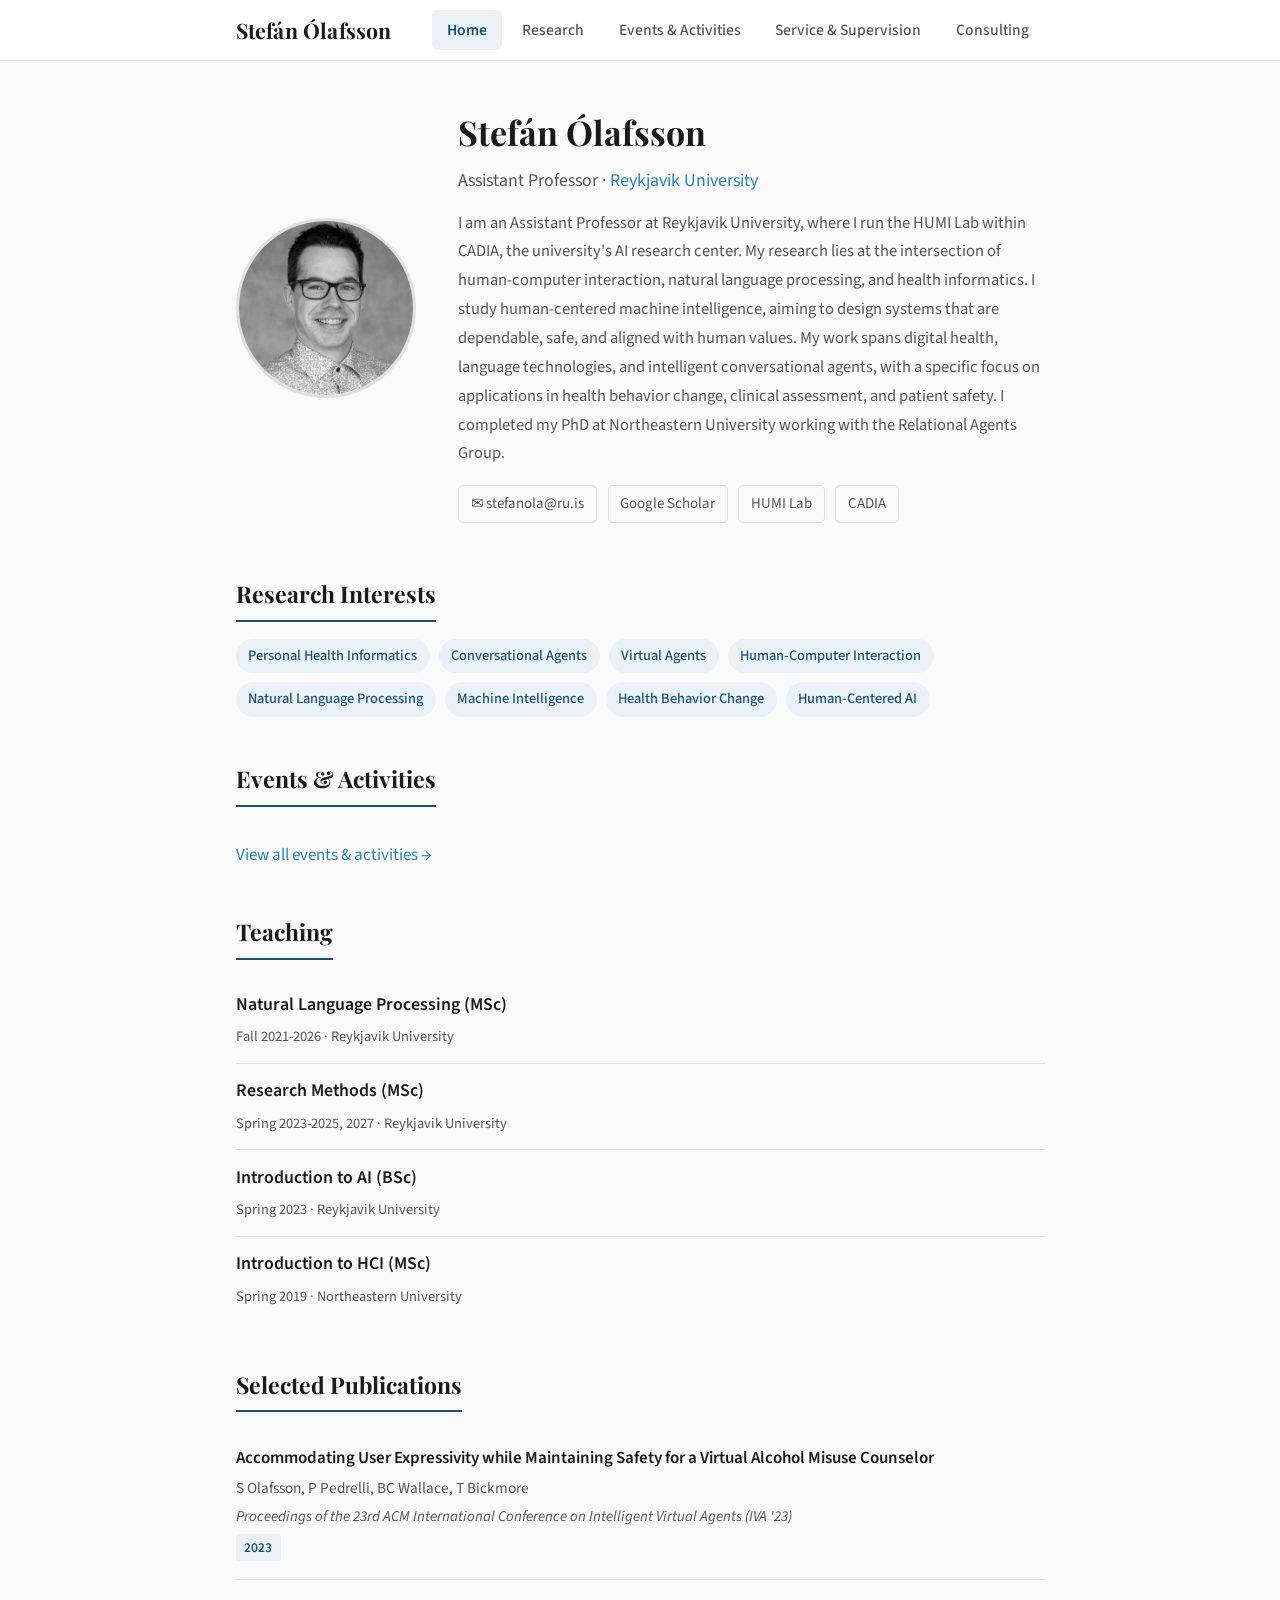
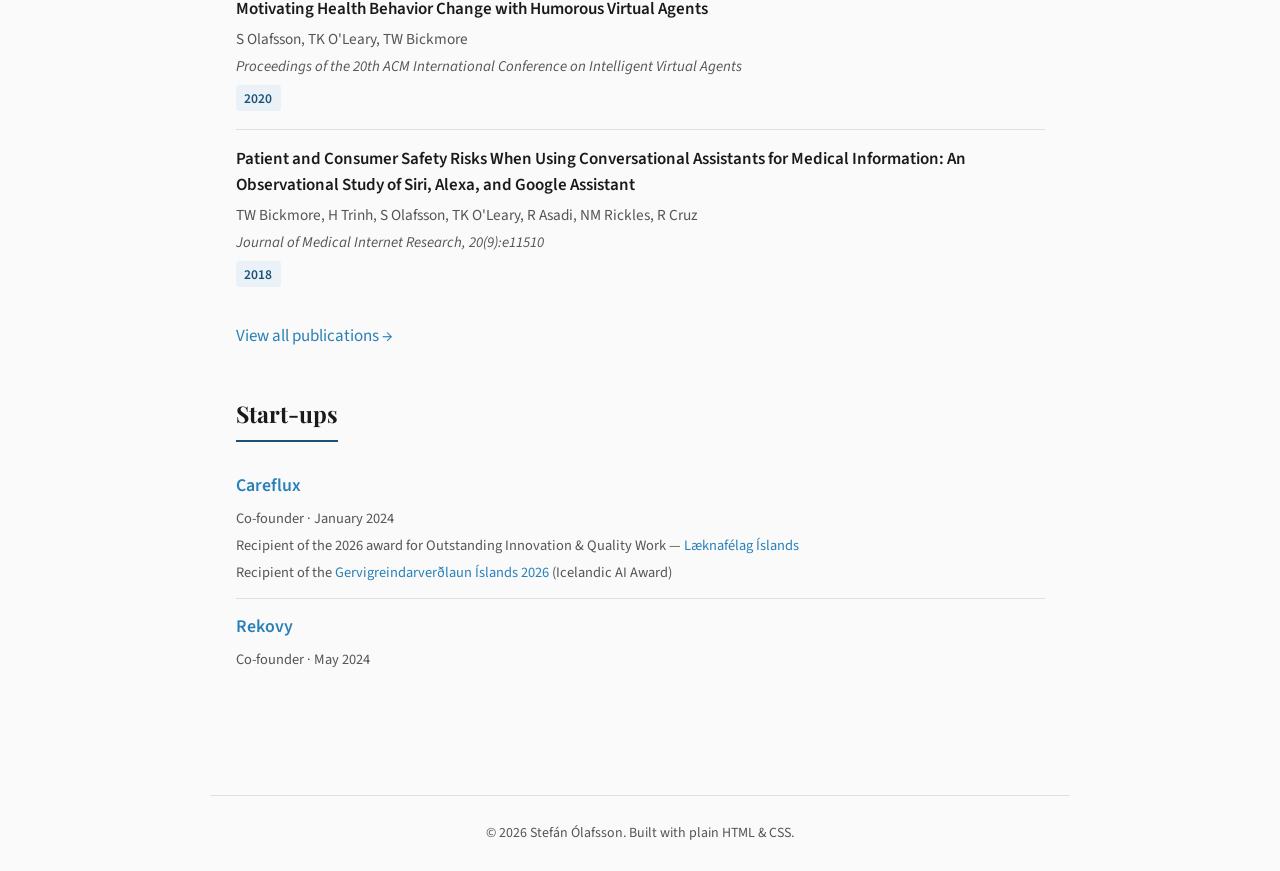
==== index.html @ e5e7ad84 "Revise homepage bio; update page status notes Rewrites the homepage bio (HUMI Lab/CADIA, research fr" ====
<!DOCTYPE html>
<html lang="en">
<head>
  <meta charset="UTF-8">
  <meta name="viewport" content="width=device-width, initial-scale=1.0">
  <title>Stefán Ólafsson — Assistant Professor, Reykjavik University</title>
  <meta name="description" content="Academic homepage of Stefan Olafsson, Assistant Professor at Reykjavik University. Research in personal health informatics, virtual agents, HCI, NLP, and machine learning.">
  <link rel="preconnect" href="https://fonts.googleapis.com">
  <link rel="preconnect" href="https://fonts.gstatic.com" crossorigin>
  <link href="https://fonts.googleapis.com/css2?family=Playfair+Display:wght@500;700&family=Source+Sans+3:wght@400;500;600;700&display=swap" rel="stylesheet">
  <link rel="stylesheet" href="style.css">
  <script defer src="data.js"></script>
  <script defer src="site.js"></script>
</head>
<body>
  <header>
    <div class="header-inner">
      <a href="index.html" class="site-name">Stefán Ólafsson</a>
      <button class="menu-toggle" aria-label="Toggle menu" onclick="document.querySelector('nav').classList.toggle('open')">&#9776;</button>
      <nav></nav>
    </div>
  </header>

  <main>
    <!-- Hero / Introduction -->
    <div class="hero">
      <div class="hero-photo">
        <img src="images/so.jpg" alt="Stefán Ólafsson" onerror="this.style.display='none'">
      </div>
      <div class="hero-text">
        <h1>Stefán Ólafsson</h1>
        <p class="subtitle">Assistant Professor &middot; <a href="https://www.ru.is" target="_blank" rel="noopener">Reykjavik University</a></p>
        <p class="bio">
          I am an Assistant Professor at Reykjavik University, where I run the HUMI Lab within CADIA, the university's AI research center. My research lies at the intersection of human-computer interaction, natural language processing, and health informatics. I study human-centered machine intelligence, aiming to design systems that are dependable, safe, and aligned with human values. My work spans digital health, language technologies, and intelligent conversational agents, with a specific focus on applications in health behavior change, clinical assessment, and patient safety. I completed my PhD at Northeastern University working with the Relational Agents Group.
        </p>
        <div class="contact-links">
          <a href="mailto:stefanola@ru.is">&#9993; stefanola@ru.is</a>
          <a href="https://scholar.google.is/citations?user=F0xHwH8AAAAJ" target="_blank" rel="noopener">Google Scholar</a>
          <a href="https://www.humi-lab.is" target="_blank" rel="noopener">HUMI Lab</a>
          <a href="https://www.cadia.is" target="_blank" rel="noopener">CADIA</a>
          <!-- Add or remove links as needed -->
          <!-- <a href="https://github.com/YOUR_USERNAME" target="_blank" rel="noopener">GitHub</a> -->
          <!-- <a href="https://www.linkedin.com/in/YOUR_PROFILE" target="_blank" rel="noopener">LinkedIn</a> -->
        </div>
      </div>
    </div>

    <!-- Research Interests -->
    <div class="section">
      <h2>Research Interests</h2>
      <div class="tags">
        <span class="tag">Personal Health Informatics</span>
        <span class="tag">Conversational Agents</span>
        <span class="tag">Virtual Agents</span>
        <span class="tag">Human-Computer Interaction</span>
        <span class="tag">Natural Language Processing</span>
        <span class="tag">Machine Intelligence</span>
        <span class="tag">Health Behavior Change</span>
        <span class="tag">Human-Centered AI</span>
      </div>
    </div>

    <!-- Events -->
    <div class="section">
      <h2>Events &amp; Activities</h2>
      <ul class="item-list" id="highlight-events" data-count="3"></ul>
      <p style="margin-top:1rem;">
        <a href="events.html">View all events &amp; activities &rarr;</a>
      </p>
    </div>

    <!-- Teaching -->
    <div class="section">
      <h2>Teaching</h2>
      <ul class="item-list">
        <li>
          <h3>Natural Language Processing (MSc)</h3>
          <p class="item-meta">Fall 2021-2026 &middot; Reykjavik University</p>
        </li>
        <li>
          <h3>Research Methods (MSc)</h3>
          <p class="item-meta">Spring 2023-2025, 2027 &middot; Reykjavik University</p>
        </li>
        <li>
          <h3>Introduction to AI (BSc)</h3>
          <p class="item-meta">Spring 2023 &middot; Reykjavik University</p>
        </li>
        <li>
        <h3>Introduction to HCI (MSc)</h3>
          <p class="item-meta">Spring 2019 &middot; Northeastern University</p>
        </li>
      </ul>
    </div>

    <!-- Selected Publications -->
    <div class="section">
      <h2>Selected Publications</h2>
      <ul class="pub-list" id="selected-publications"></ul>
      <p style="margin-top:1rem;">
        <a href="research.html">View all publications &rarr;</a>
      </p>
    </div>

    <!-- Start-ups -->
    <div class="section">
      <h2>Start-ups</h2>
      <ul class="item-list">
        <li>
          <h3><a href="https://careflux.ai" target="_blank" rel="noopener">Careflux</a></h3>
          <p class="item-meta">Co-founder &middot; January 2024</p>
          <p class="item-meta">Recipient of the 2026 award for Outstanding Innovation &amp; Quality Work &mdash; <a href="https://www.lis.is/is/um-li/frettakerfi/vidurkenningar-a-degi-laekna-2026" target="_blank" rel="noopener">L&aelig;knaf&eacute;lag &Iacute;slands</a></p>
          <p class="item-meta">Recipient of the <a href="https://www.mbl.is/vidskipti/frettir/2026/05/18/careflux_og_bara_tala_hljota_gervigreindarverdlaun_/" target="_blank" rel="noopener">Gervigreindarver&eth;laun &Iacute;slands 2026</a> (Icelandic AI Award)</p>
        </li>
        <li>
          <h3><a href="https://rekovy.com" target="_blank" rel="noopener">Rekovy</a></h3>
          <p class="item-meta">Co-founder &middot; May 2024</p>
        </li>
      </ul>
    </div>
  </main>

  <footer>
    &copy; 2026 Stefán Ólafsson. Built with plain HTML &amp; CSS.
  </footer>
</body>
</html>
---- style.css ----
:root {
  --color-bg: #fafafa;
  --color-surface: #ffffff;
  --color-text: #1a1a1a;
  --color-text-secondary: #555;
  --color-accent: #1a5276;
  --color-accent-light: #2980b9;
  --color-border: #e0e0e0;
  --color-tag-bg: #eaf2f8;
  --color-tag-text: #1a5276;
  --max-width: 860px;
  --font-body: "Source Sans 3", "Source Sans Pro", system-ui, -apple-system, sans-serif;
  --font-heading: "Playfair Display", Georgia, serif;
}

*,
*::before,
*::after {
  box-sizing: border-box;
  margin: 0;
  padding: 0;
}

html {
  font-size: 17px;
  scroll-behavior: smooth;
}

body {
  font-family: var(--font-body);
  color: var(--color-text);
  background: var(--color-bg);
  line-height: 1.7;
  -webkit-font-smoothing: antialiased;
}

a {
  color: var(--color-accent-light);
  text-decoration: none;
  transition: color 0.2s;
}

a:hover {
  color: var(--color-accent);
  text-decoration: underline;
}

/* ── Header / Navigation ── */

header {
  background: var(--color-surface);
  border-bottom: 1px solid var(--color-border);
  position: sticky;
  top: 0;
  z-index: 100;
}

.header-inner {
  max-width: var(--max-width);
  margin: 0 auto;
  padding: 0 1.5rem;
  display: flex;
  align-items: center;
  justify-content: space-between;
  height: 60px;
}

.site-name {
  font-family: var(--font-heading);
  font-size: 1.25rem;
  font-weight: 700;
  color: var(--color-text);
  letter-spacing: 0.01em;
}

.site-name:hover {
  text-decoration: none;
  color: var(--color-accent);
}

nav {
  display: flex;
  gap: 0.25rem;
}

nav a {
  padding: 0.4rem 0.9rem;
  border-radius: 6px;
  font-size: 0.92rem;
  font-weight: 500;
  color: var(--color-text-secondary);
  transition: background 0.2s, color 0.2s;
}

nav a:hover {
  background: var(--color-tag-bg);
  color: var(--color-accent);
  text-decoration: none;
}

nav a.active {
  background: var(--color-tag-bg);
  color: var(--color-accent);
  font-weight: 600;
}

.menu-toggle {
  display: none;
  background: none;
  border: none;
  font-size: 1.5rem;
  cursor: pointer;
  color: var(--color-text);
  padding: 0.25rem;
}

/* ── Main Content ── */

main {
  max-width: var(--max-width);
  margin: 0 auto;
  padding: 2.5rem 1.5rem 4rem;
}

/* ── Hero / Intro ── */

.hero {
  display: flex;
  gap: 2.5rem;
  align-items: center;
  margin-bottom: 3rem;
}

.hero-photo {
  flex-shrink: 0;
  align-self: center;
}

.hero-photo img {
  width: 180px;
  height: 180px;
  border-radius: 50%;
  object-fit: cover;
  border: 3px solid var(--color-border);
}

.hero-text h1 {
  font-family: var(--font-heading);
  font-size: 2rem;
  margin-bottom: 0.25rem;
  color: var(--color-text);
}

.hero-text .subtitle {
  font-size: 1.05rem;
  color: var(--color-text-secondary);
  margin-bottom: 0.75rem;
}

.hero-text .bio {
  font-size: 0.97rem;
  color: var(--color-text-secondary);
  line-height: 1.75;
}

.contact-links {
  display: flex;
  flex-wrap: wrap;
  gap: 0.6rem;
  margin-top: 1rem;
}

.contact-links a {
  display: inline-flex;
  align-items: center;
  gap: 0.35rem;
  font-size: 0.88rem;
  padding: 0.3rem 0.7rem;
  border: 1px solid var(--color-border);
  border-radius: 5px;
  color: var(--color-text-secondary);
  transition: border-color 0.2s, color 0.2s;
}

.contact-links a:hover {
  border-color: var(--color-accent-light);
  color: var(--color-accent);
  text-decoration: none;
}

/* ── Section Blocks ── */

.section {
  margin-bottom: 2.5rem;
}

.section h2 {
  font-family: var(--font-heading);
  font-size: 1.35rem;
  margin-bottom: 1rem;
  padding-bottom: 0.4rem;
  border-bottom: 2px solid var(--color-accent);
  display: inline-block;
}

.section h3 {
  font-size: 1.05rem;
  font-weight: 600;
  margin-bottom: 0.3rem;
}

/* ── Tags ── */

.tags {
  display: flex;
  flex-wrap: wrap;
  gap: 0.5rem;
}

.tag {
  background: var(--color-tag-bg);
  color: var(--color-tag-text);
  padding: 0.3rem 0.75rem;
  border-radius: 20px;
  font-size: 0.85rem;
  font-weight: 500;
}

/* ── Theses Filter Tabs ── */

.theses-filter {
  display: flex;
  flex-wrap: wrap;
  gap: 0.5rem;
  margin-bottom: 1.25rem;
}

.thesis-tab {
  -webkit-appearance: none;
  appearance: none;
  font-family: inherit;
  font-size: 0.85rem;
  font-weight: 500;
  padding: 0.35rem 0.9rem;
  border: 1px solid var(--color-border);
  border-radius: 20px;
  background: var(--color-surface);
  color: var(--color-text-secondary);
  cursor: pointer;
  transition: background 0.2s, color 0.2s, border-color 0.2s;
}

.thesis-tab:hover {
  border-color: var(--color-accent-light);
  color: var(--color-accent);
}

.thesis-tab.active {
  background: var(--color-accent);
  border-color: var(--color-accent);
  color: #fff;
}

/* ── List Styles ── */

.item-list {
  list-style: none;
}

.item-list li {
  padding: 0.75rem 0;
  border-bottom: 1px solid var(--color-border);
}

.item-list li:last-child {
  border-bottom: none;
}

.item-meta {
  font-size: 0.85rem;
  color: var(--color-text-secondary);
  margin-top: 0.15rem;
}

/* ── Publication List ── */

.pub-list {
  list-style: none;
  counter-reset: pub-counter;
}

.pub-list li {
  padding: 1rem 0;
  border-bottom: 1px solid var(--color-border);
}

.pub-list li:last-child {
  border-bottom: none;
}

.pub-title {
  font-weight: 600;
  font-size: 1rem;
  color: var(--color-text);
  line-height: 1.5;
}

.pub-title a {
  color: var(--color-text);
}

.pub-title a:hover {
  color: var(--color-accent-light);
}

.pub-authors {
  font-size: 0.9rem;
  color: var(--color-text-secondary);
  margin-top: 0.2rem;
}

.pub-venue {
  font-size: 0.88rem;
  color: var(--color-text-secondary);
  font-style: italic;
  margin-top: 0.15rem;
}

.pub-year {
  display: inline-block;
  font-size: 0.8rem;
  font-weight: 600;
  color: var(--color-accent);
  background: var(--color-tag-bg);
  padding: 0.1rem 0.5rem;
  border-radius: 3px;
  margin-top: 0.3rem;
}

/* ── Consulting Cards ── */

.card-grid {
  display: grid;
  grid-template-columns: repeat(auto-fill, minmax(260px, 1fr));
  gap: 1.25rem;
}

.card {
  background: var(--color-surface);
  border: 1px solid var(--color-border);
  border-radius: 10px;
  padding: 1.5rem;
  transition: box-shadow 0.2s, border-color 0.2s;
}

.card:hover {
  box-shadow: 0 4px 16px rgba(0, 0, 0, 0.06);
  border-color: var(--color-accent-light);
}

.card h3 {
  font-family: var(--font-heading);
  font-size: 1.1rem;
  margin-bottom: 0.5rem;
  color: var(--color-accent);
}

.card p {
  font-size: 0.93rem;
  color: var(--color-text-secondary);
  line-height: 1.65;
}

/* ── CTA Button ── */

.cta-section {
  text-align: center;
  margin-top: 2.5rem;
  padding: 2rem;
  background: var(--color-tag-bg);
  border-radius: 10px;
}

.cta-section p {
  font-size: 1rem;
  color: var(--color-text-secondary);
  margin-bottom: 1rem;
}

.btn {
  display: inline-block;
  padding: 0.65rem 1.5rem;
  background: var(--color-accent);
  color: #fff;
  border-radius: 6px;
  font-weight: 600;
  font-size: 0.95rem;
  transition: background 0.2s;
}

.btn:hover {
  background: var(--color-accent-light);
  color: #fff;
  text-decoration: none;
}


/* ── Footer ── */

footer {
  max-width: var(--max-width);
  margin: 0 auto;
  padding: 1.5rem;
  text-align: center;
  font-size: 0.82rem;
  color: var(--color-text-secondary);
  border-top: 1px solid var(--color-border);
}

/* ── Responsive ── */

@media (max-width: 640px) {
  html {
    font-size: 16px;
  }

  .hero {
    flex-direction: column;
    align-items: center;
    text-align: center;
  }

  .hero-photo img {
    width: 140px;
    height: 140px;
  }

  .contact-links {
    justify-content: center;
  }

  .tags {
    justify-content: center;
  }

  .header-inner {
    position: relative;
  }

  .menu-toggle {
    display: block;
  }

  nav {
    display: none;
    position: absolute;
    top: 60px;
    left: 0;
    right: 0;
    background: var(--color-surface);
    flex-direction: column;
    padding: 0.5rem 1rem 1rem;
    border-bottom: 1px solid var(--color-border);
    box-shadow: 0 4px 12px rgba(0, 0, 0, 0.05);
  }

  nav.open {
    display: flex;
  }

  .card-grid {
    grid-template-columns: 1fr;
  }
}
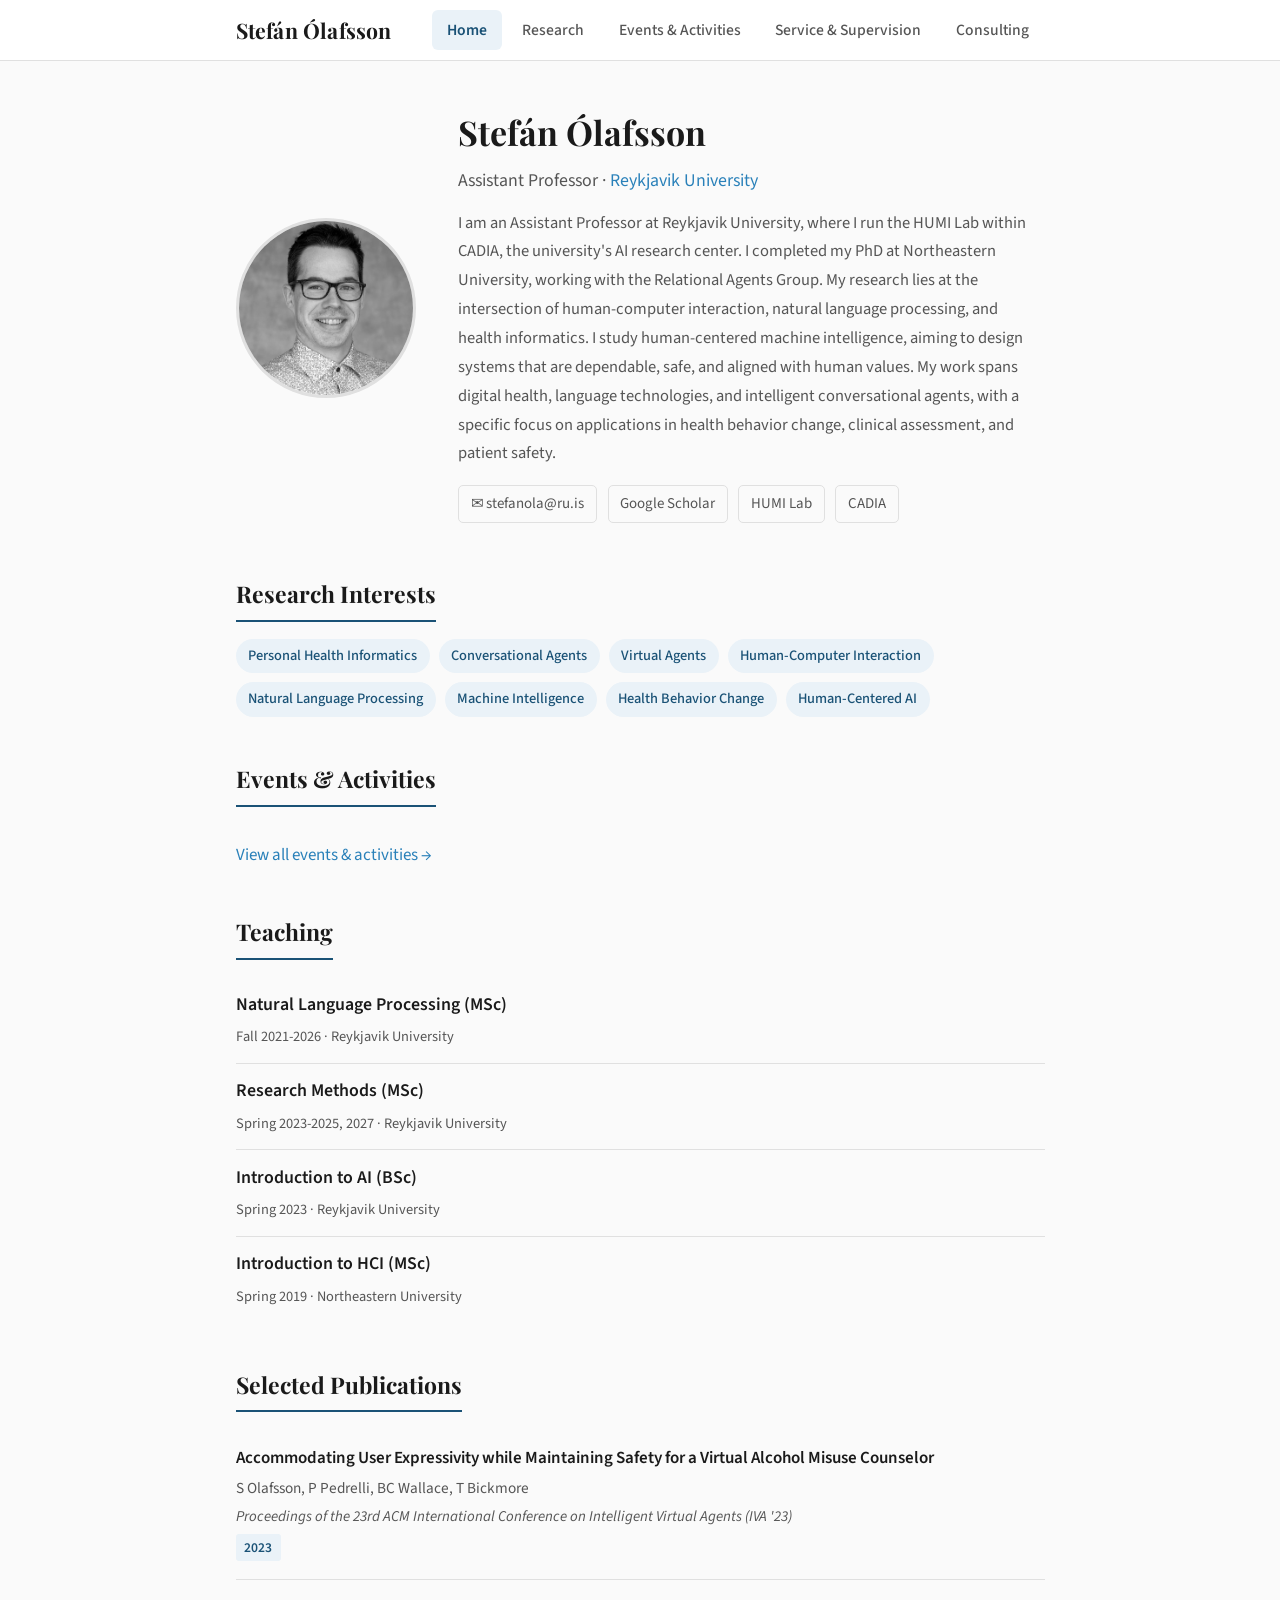
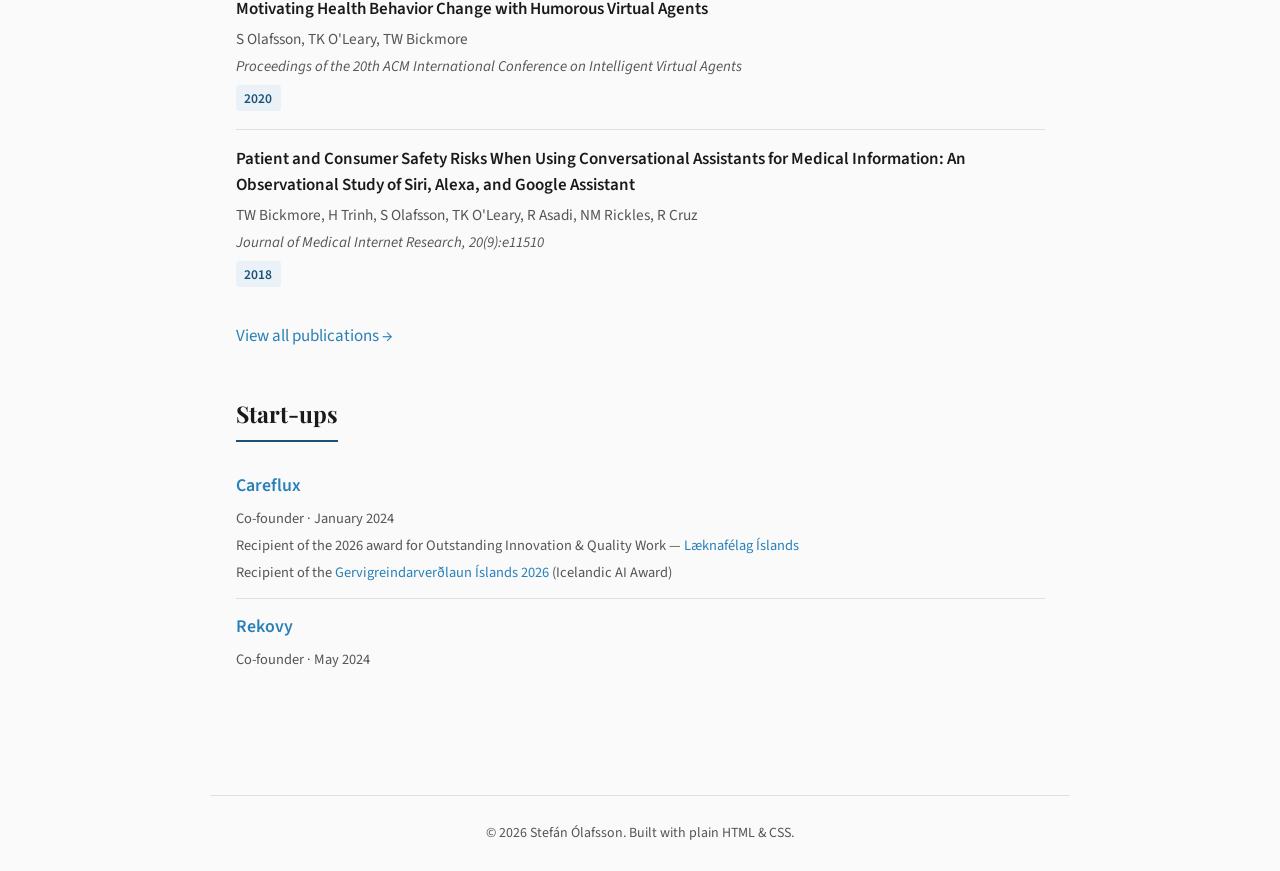
==== commit 17fce913: "Reorder homepage bio: move PhD sentence up after lab intro Co-Authored-By: Claude Opus 4.8 (1M conte" ====
--- a/index.html
+++ b/index.html
@@ -31,7 +31,7 @@
         <h1>Stefán Ólafsson</h1>
         <p class="subtitle">Assistant Professor &middot; <a href="https://www.ru.is" target="_blank" rel="noopener">Reykjavik University</a></p>
         <p class="bio">
-          I am an Assistant Professor at Reykjavik University, where I run the HUMI Lab within CADIA, the university's AI research center. My research lies at the intersection of human-computer interaction, natural language processing, and health informatics. I study human-centered machine intelligence, aiming to design systems that are dependable, safe, and aligned with human values. My work spans digital health, language technologies, and intelligent conversational agents, with a specific focus on applications in health behavior change, clinical assessment, and patient safety. I completed my PhD at Northeastern University working with the Relational Agents Group.
+          I am an Assistant Professor at Reykjavik University, where I run the HUMI Lab within CADIA, the university's AI research center. I completed my PhD at Northeastern University, working with the Relational Agents Group. My research lies at the intersection of human-computer interaction, natural language processing, and health informatics. I study human-centered machine intelligence, aiming to design systems that are dependable, safe, and aligned with human values. My work spans digital health, language technologies, and intelligent conversational agents, with a specific focus on applications in health behavior change, clinical assessment, and patient safety.
         </p>
         <div class="contact-links">
           <a href="mailto:stefanola@ru.is">&#9993; stefanola@ru.is</a>
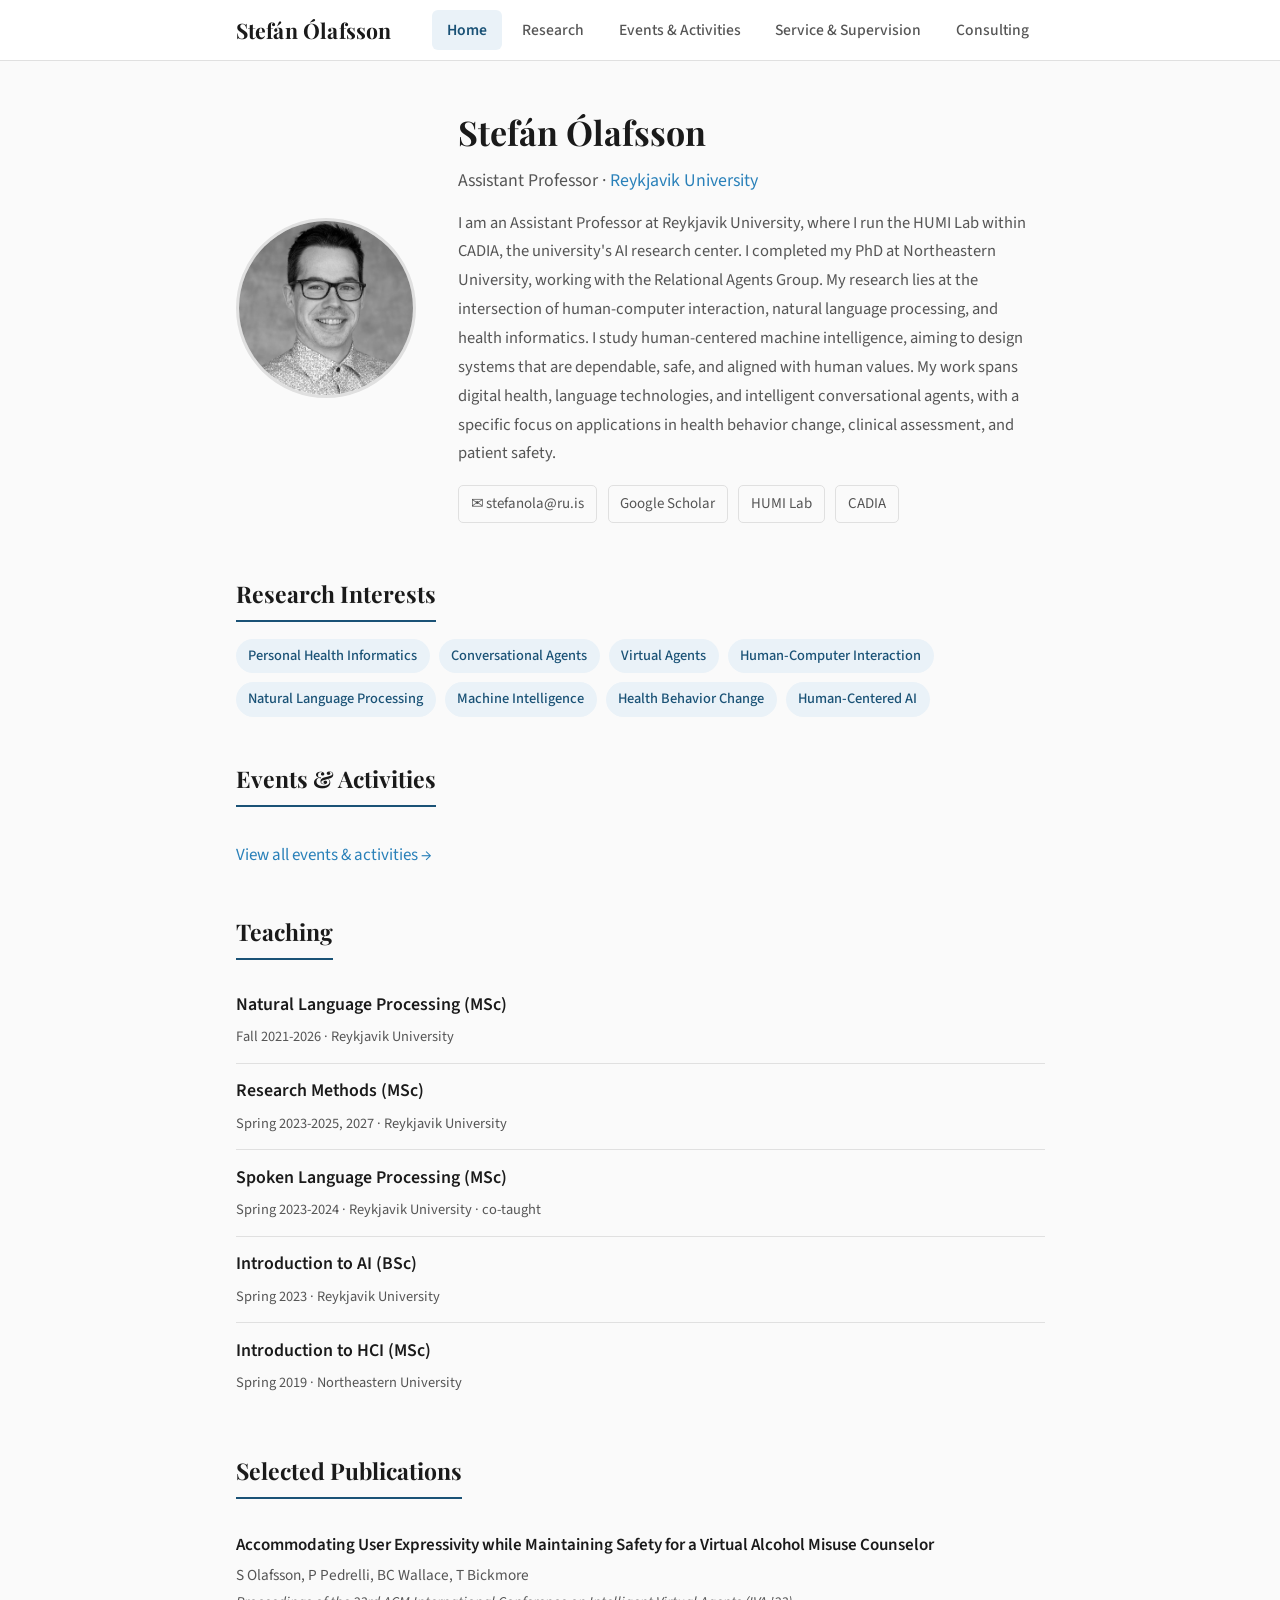
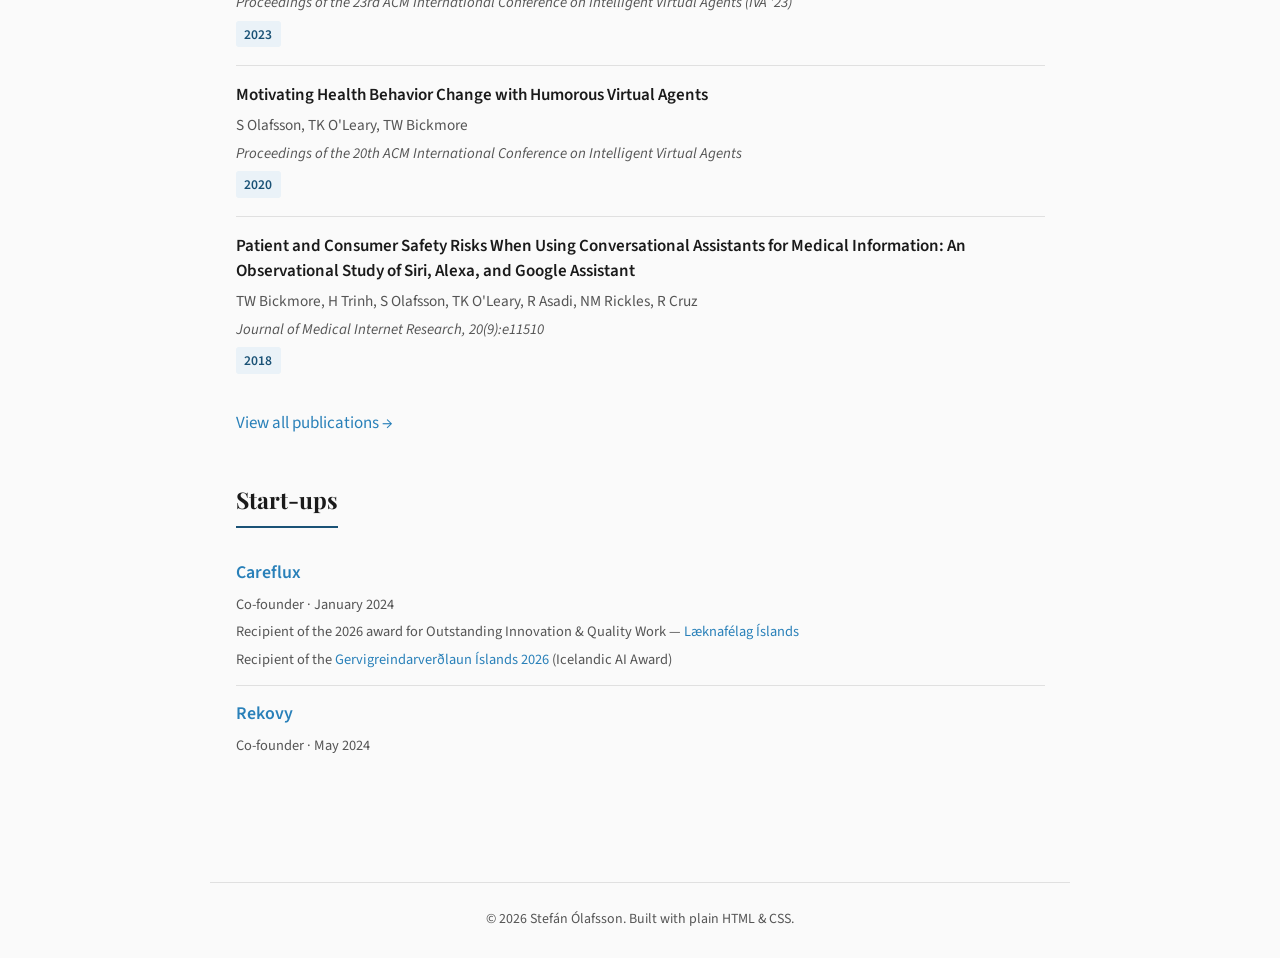
==== commit 3b0f490c: "Add Spoken Language Processing (co-taught) to teaching Co-Authored-By: Claude Opus 4.8 (1M context) " ====
--- a/index.html
+++ b/index.html
@@ -82,6 +82,10 @@
           <p class="item-meta">Spring 2023-2025, 2027 &middot; Reykjavik University</p>
         </li>
         <li>
+          <h3>Spoken Language Processing (MSc)</h3>
+          <p class="item-meta">Spring 2023-2024 &middot; Reykjavik University &middot; co-taught</p>
+        </li>
+        <li>
           <h3>Introduction to AI (BSc)</h3>
           <p class="item-meta">Spring 2023 &middot; Reykjavik University</p>
         </li>
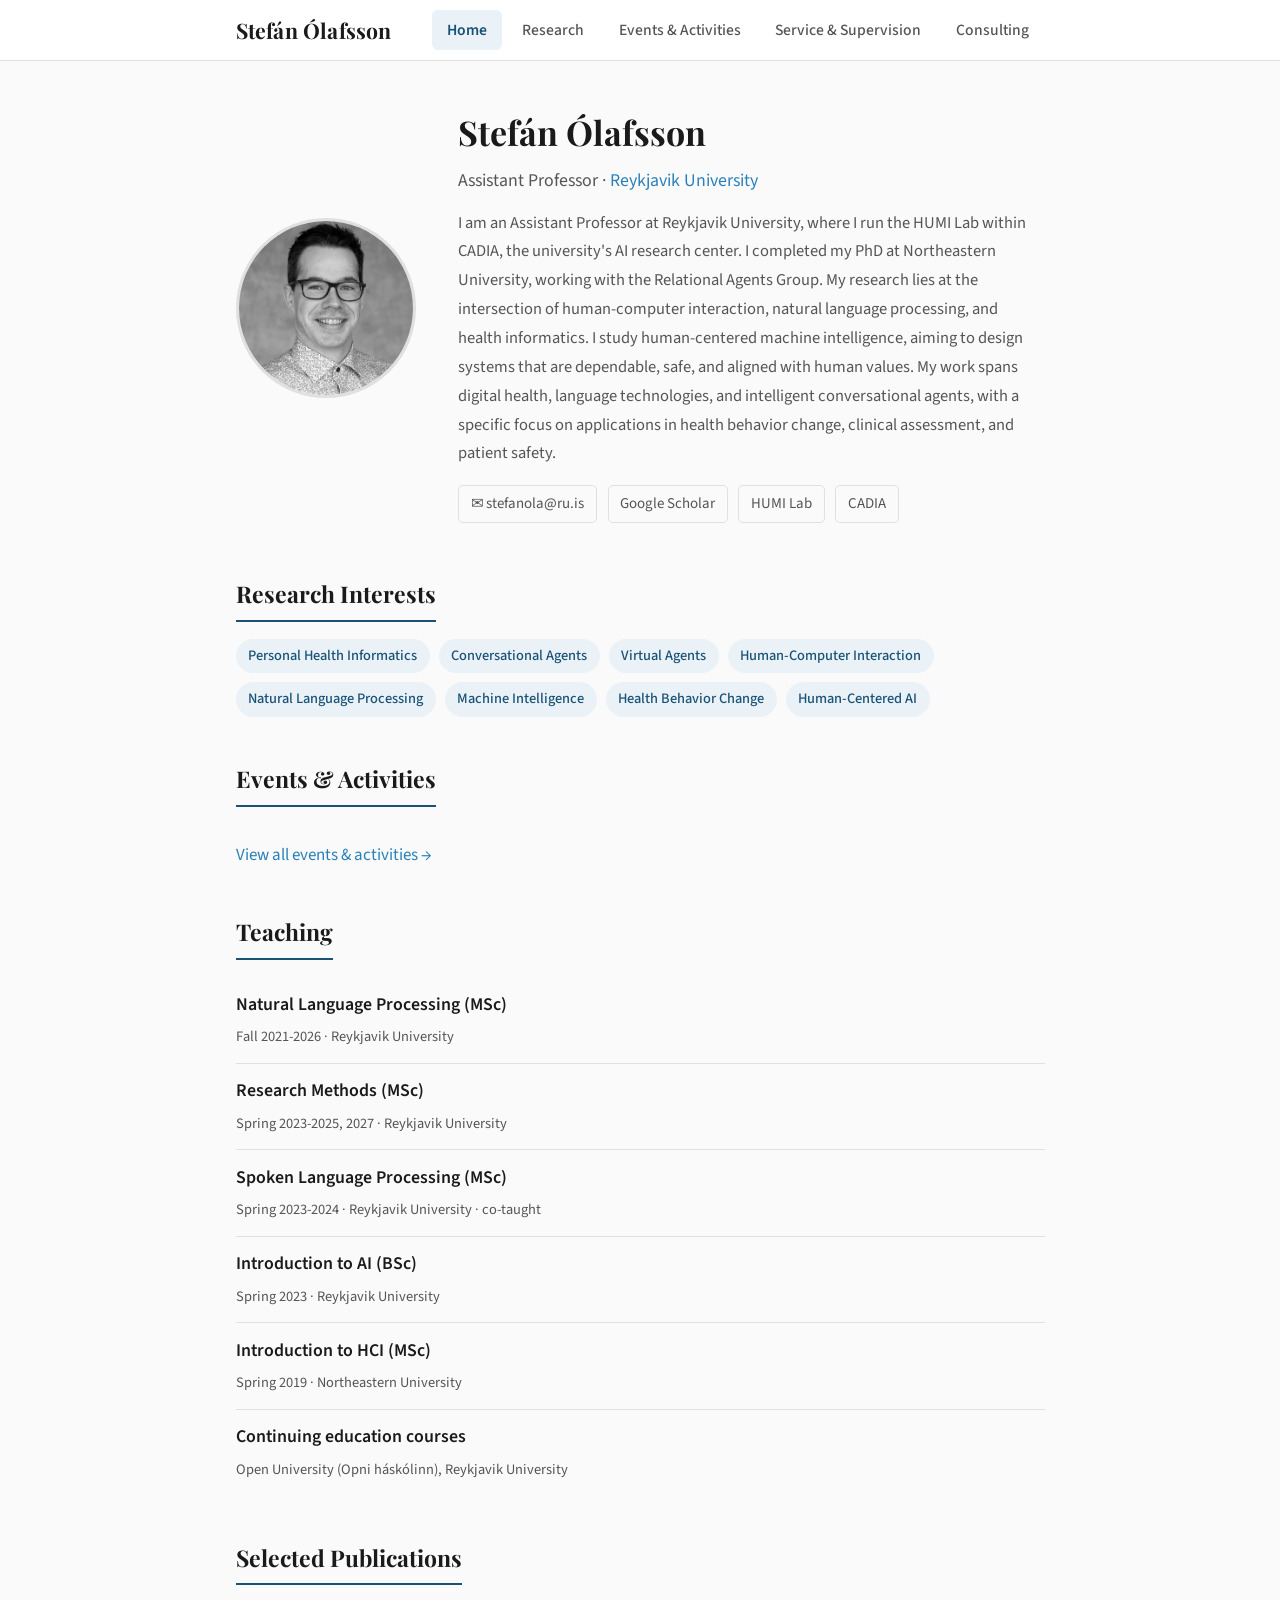
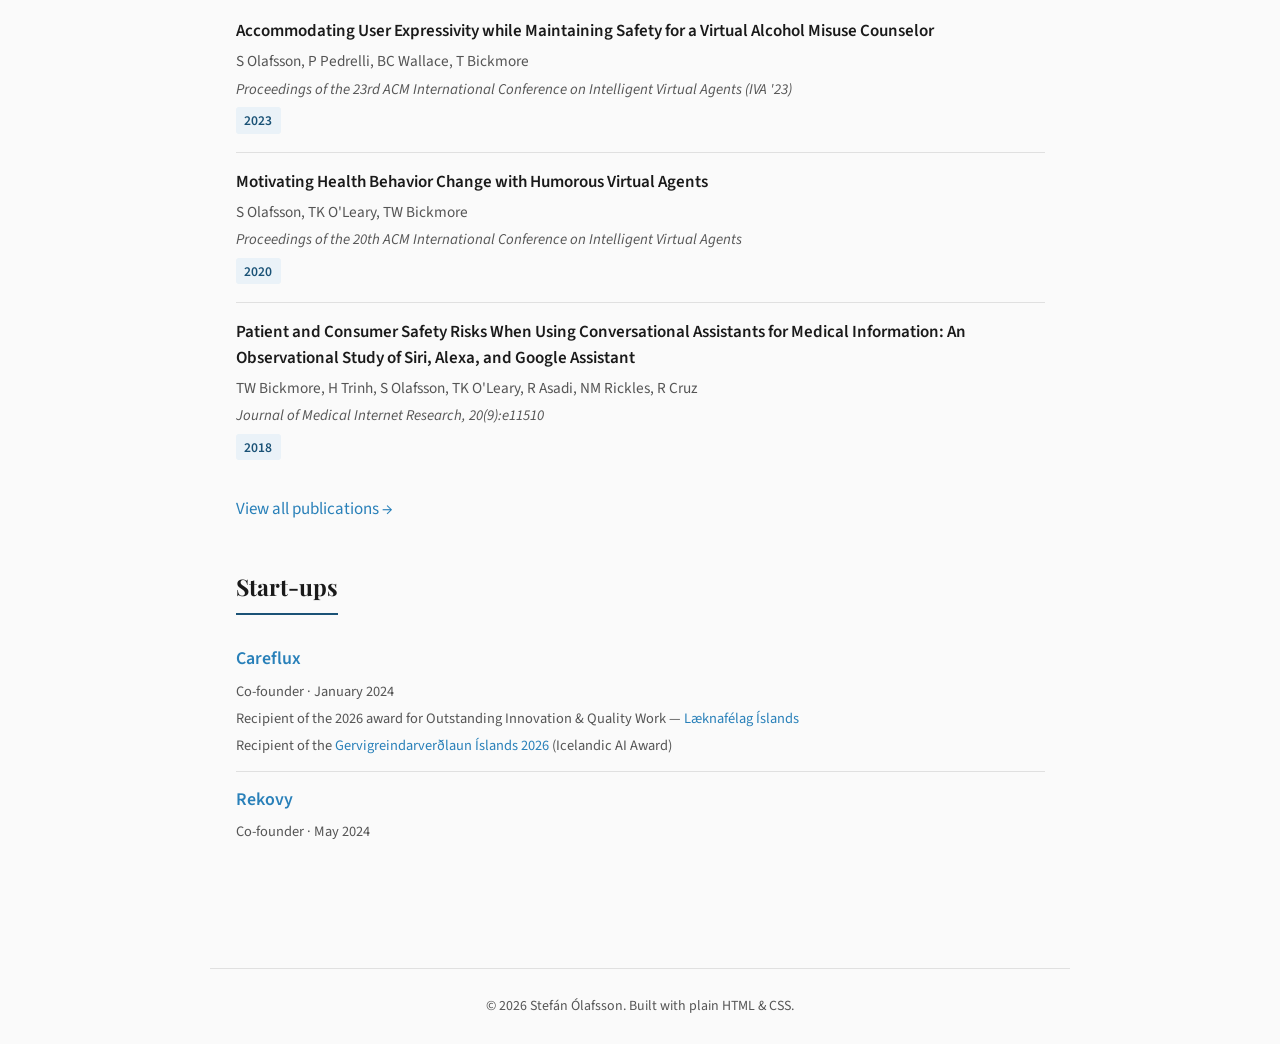
==== commit a7fffecf: "Add Open University continuing-education teaching summary Co-Authored-By: Claude Opus 4.8 (1M contex" ====
--- a/index.html
+++ b/index.html
@@ -93,6 +93,10 @@
         <h3>Introduction to HCI (MSc)</h3>
           <p class="item-meta">Spring 2019 &middot; Northeastern University</p>
         </li>
+        <li>
+          <h3>Continuing education courses</h3>
+          <p class="item-meta">Open University (Opni h&aacute;sk&oacute;linn), Reykjavik University</p>
+        </li>
       </ul>
     </div>
 
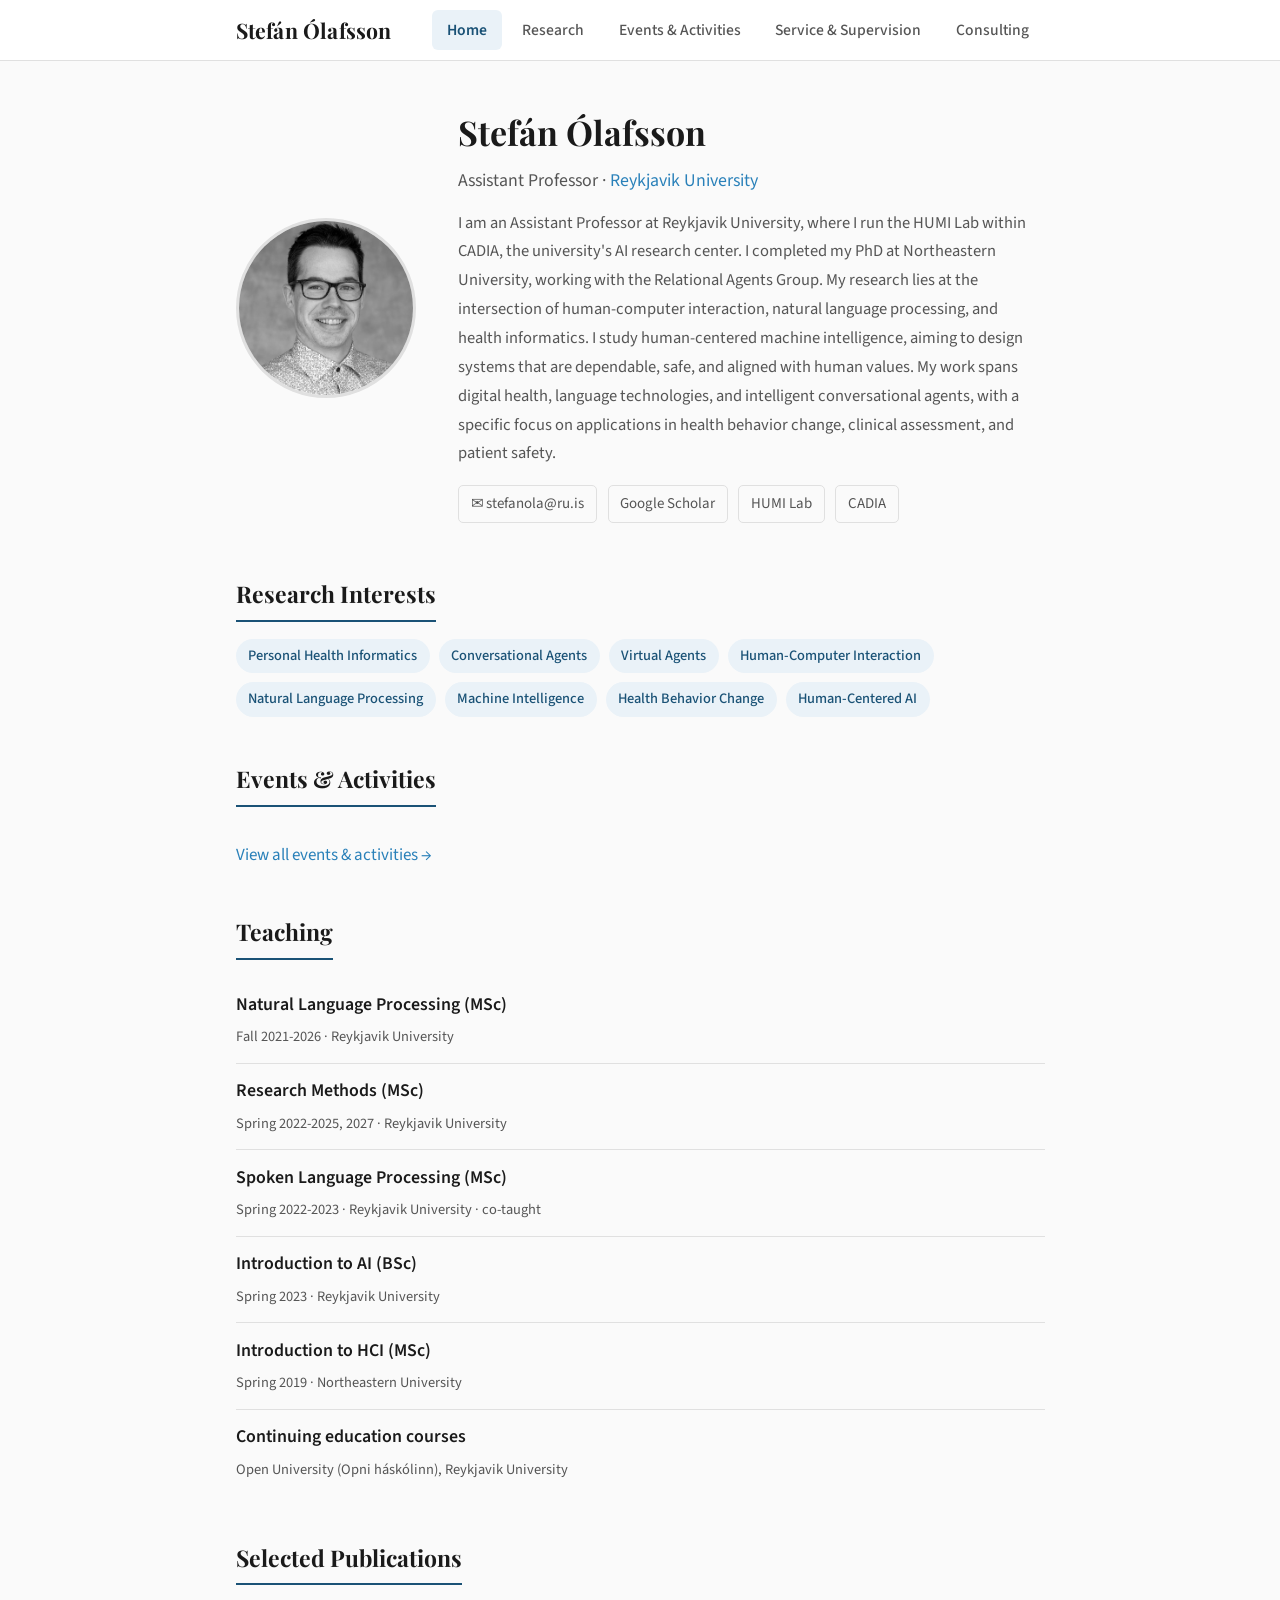
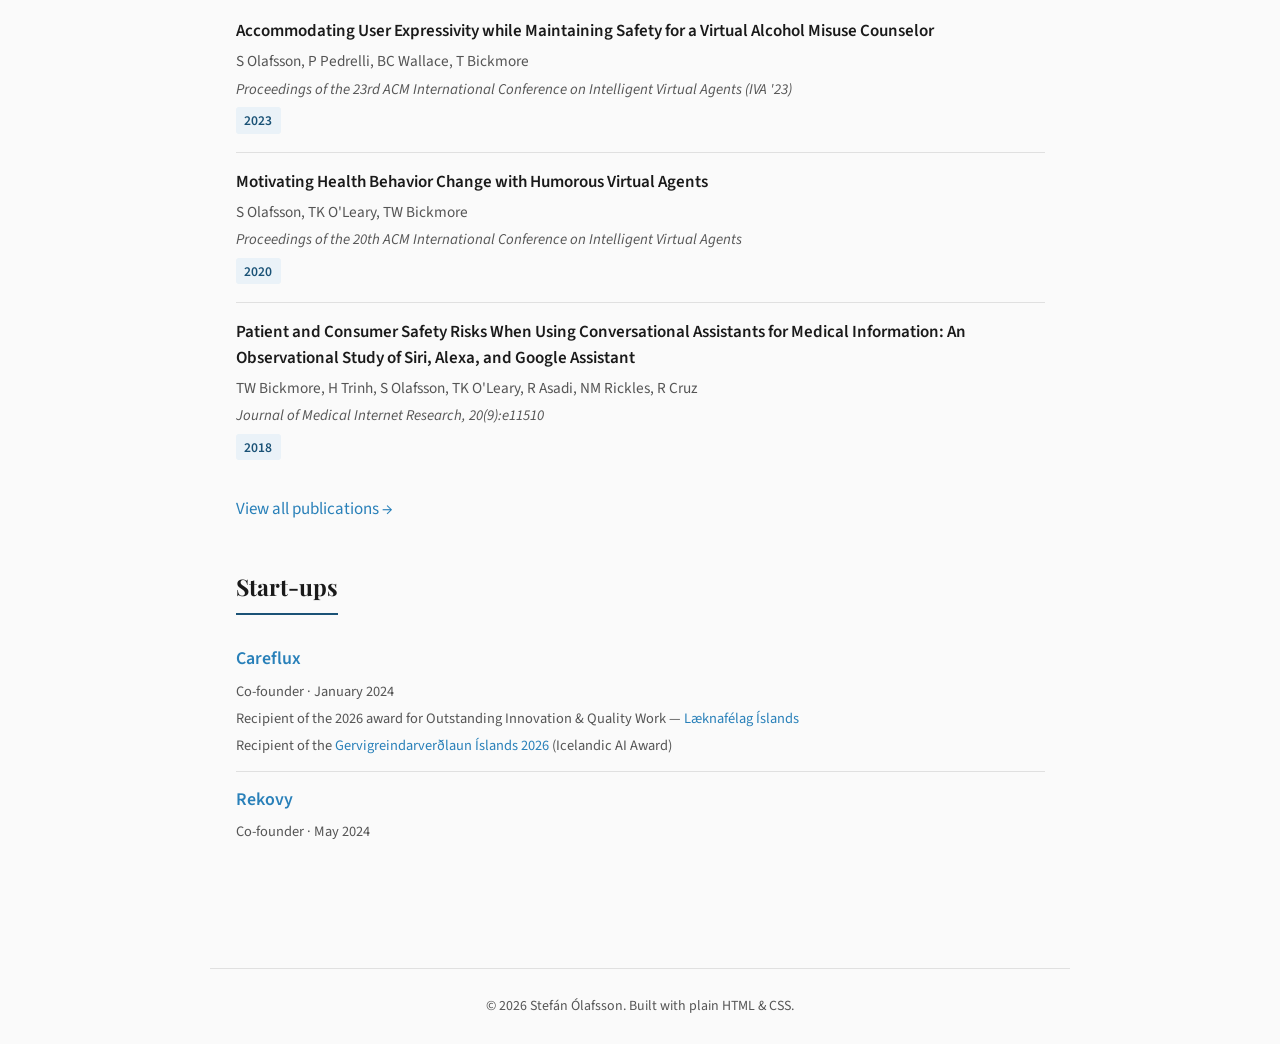
==== commit 6404792e: "Update teaching years: Research Methods from 2022; SLP 2022-2023 Co-Authored-By: Claude Opus 4.8 (1M" ====
--- a/index.html
+++ b/index.html
@@ -79,11 +79,11 @@
         </li>
         <li>
           <h3>Research Methods (MSc)</h3>
-          <p class="item-meta">Spring 2023-2025, 2027 &middot; Reykjavik University</p>
+          <p class="item-meta">Spring 2022-2025, 2027 &middot; Reykjavik University</p>
         </li>
         <li>
           <h3>Spoken Language Processing (MSc)</h3>
-          <p class="item-meta">Spring 2023-2024 &middot; Reykjavik University &middot; co-taught</p>
+          <p class="item-meta">Spring 2022-2023 &middot; Reykjavik University &middot; co-taught</p>
         </li>
         <li>
           <h3>Introduction to AI (BSc)</h3>
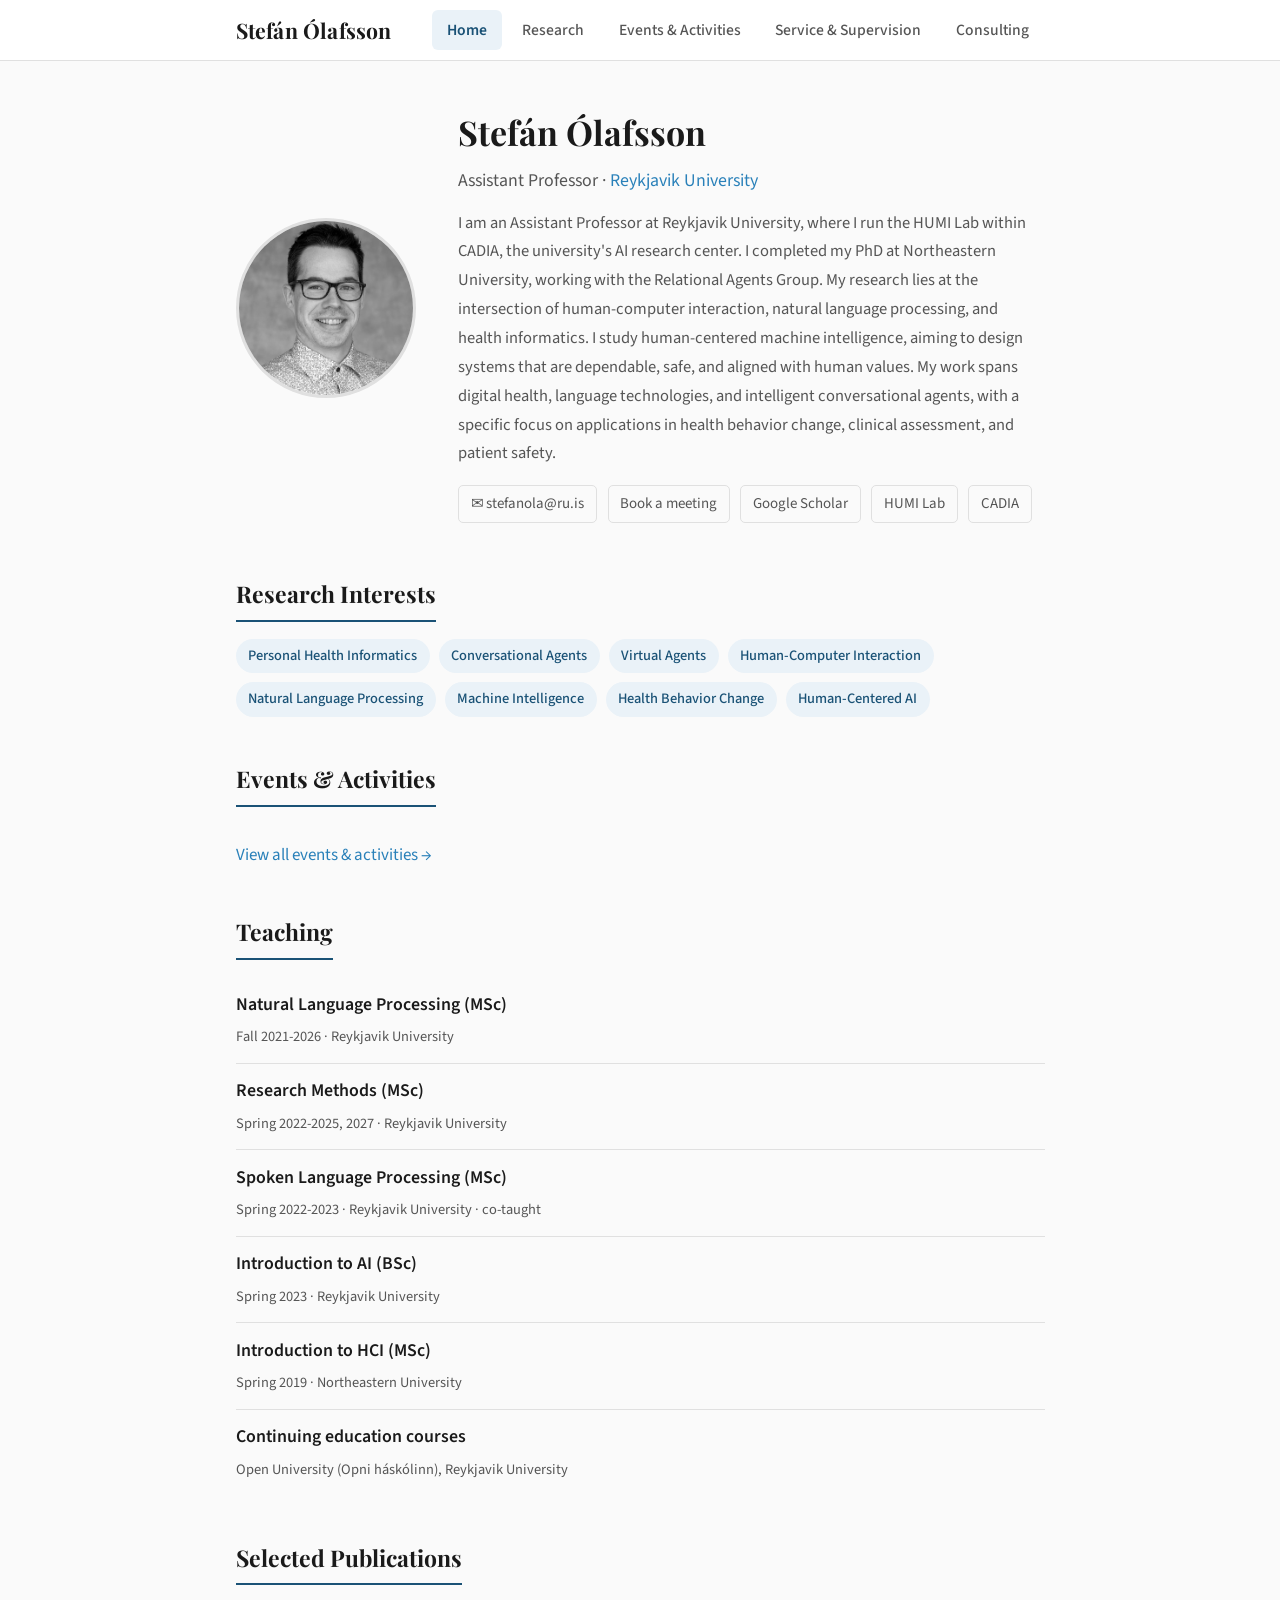
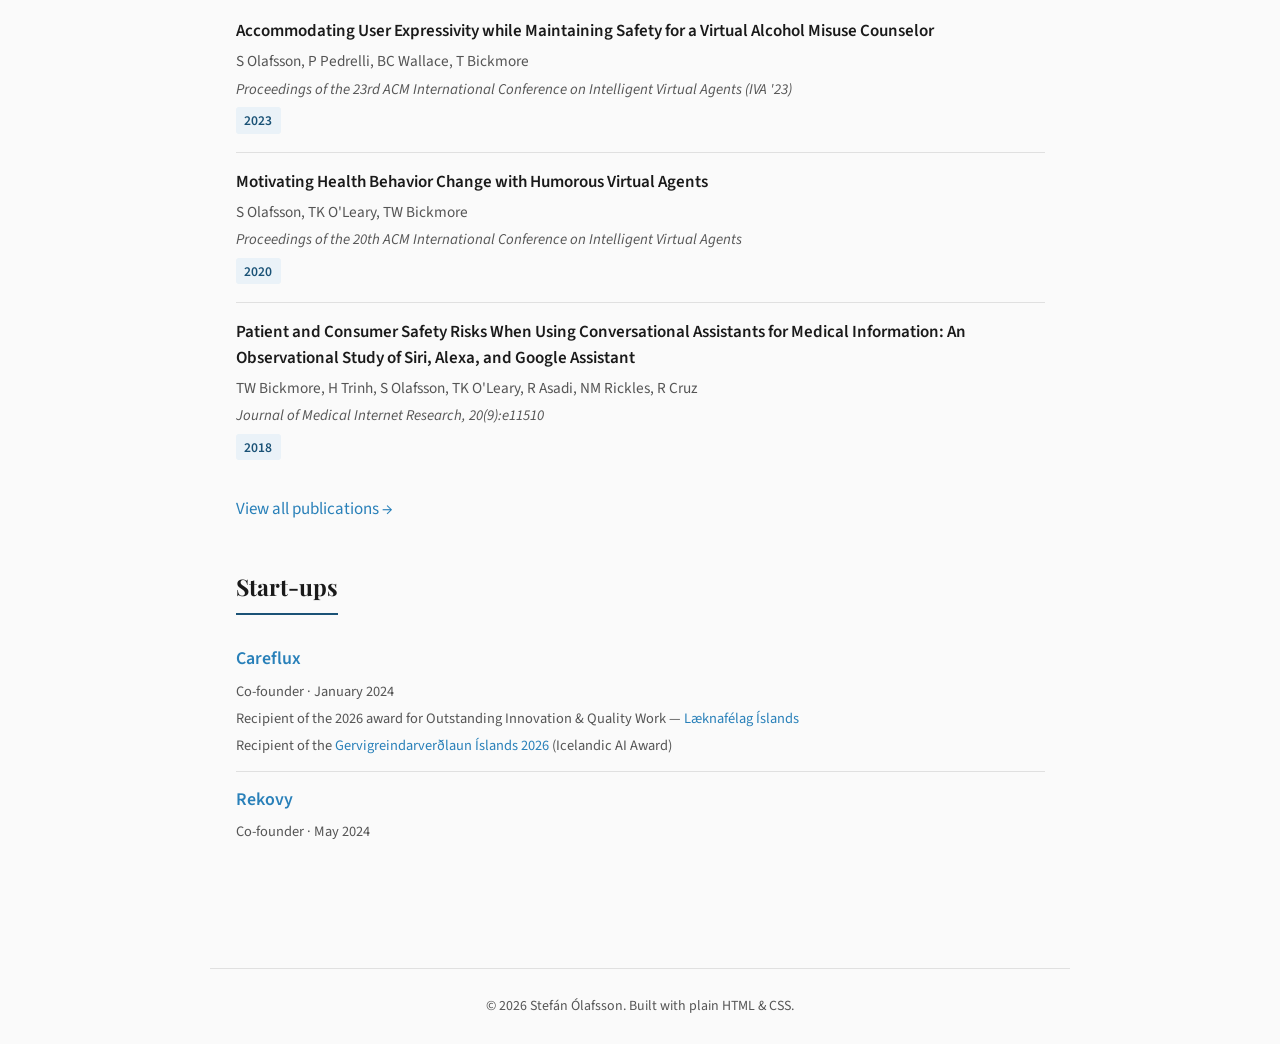
==== commit 5f1868b5: "Add "Book a meeting" link to homepage contact row Co-Authored-By: Claude Opus 4.8 (1M context) <nore" ====
--- a/index.html
+++ b/index.html
@@ -35,6 +35,7 @@
         </p>
         <div class="contact-links">
           <a href="mailto:stefanola@ru.is">&#9993; stefanola@ru.is</a>
+          <a href="https://outlook.office.com/bookwithme/user/b8b3a23de33a4589b7bd442da97a6b60@ru.is?anonymous&amp;ismsaljsauthenabled&amp;ep=plink" target="_blank" rel="noopener">Book a meeting</a>
           <a href="https://scholar.google.is/citations?user=F0xHwH8AAAAJ" target="_blank" rel="noopener">Google Scholar</a>
           <a href="https://www.humi-lab.is" target="_blank" rel="noopener">HUMI Lab</a>
           <a href="https://www.cadia.is" target="_blank" rel="noopener">CADIA</a>
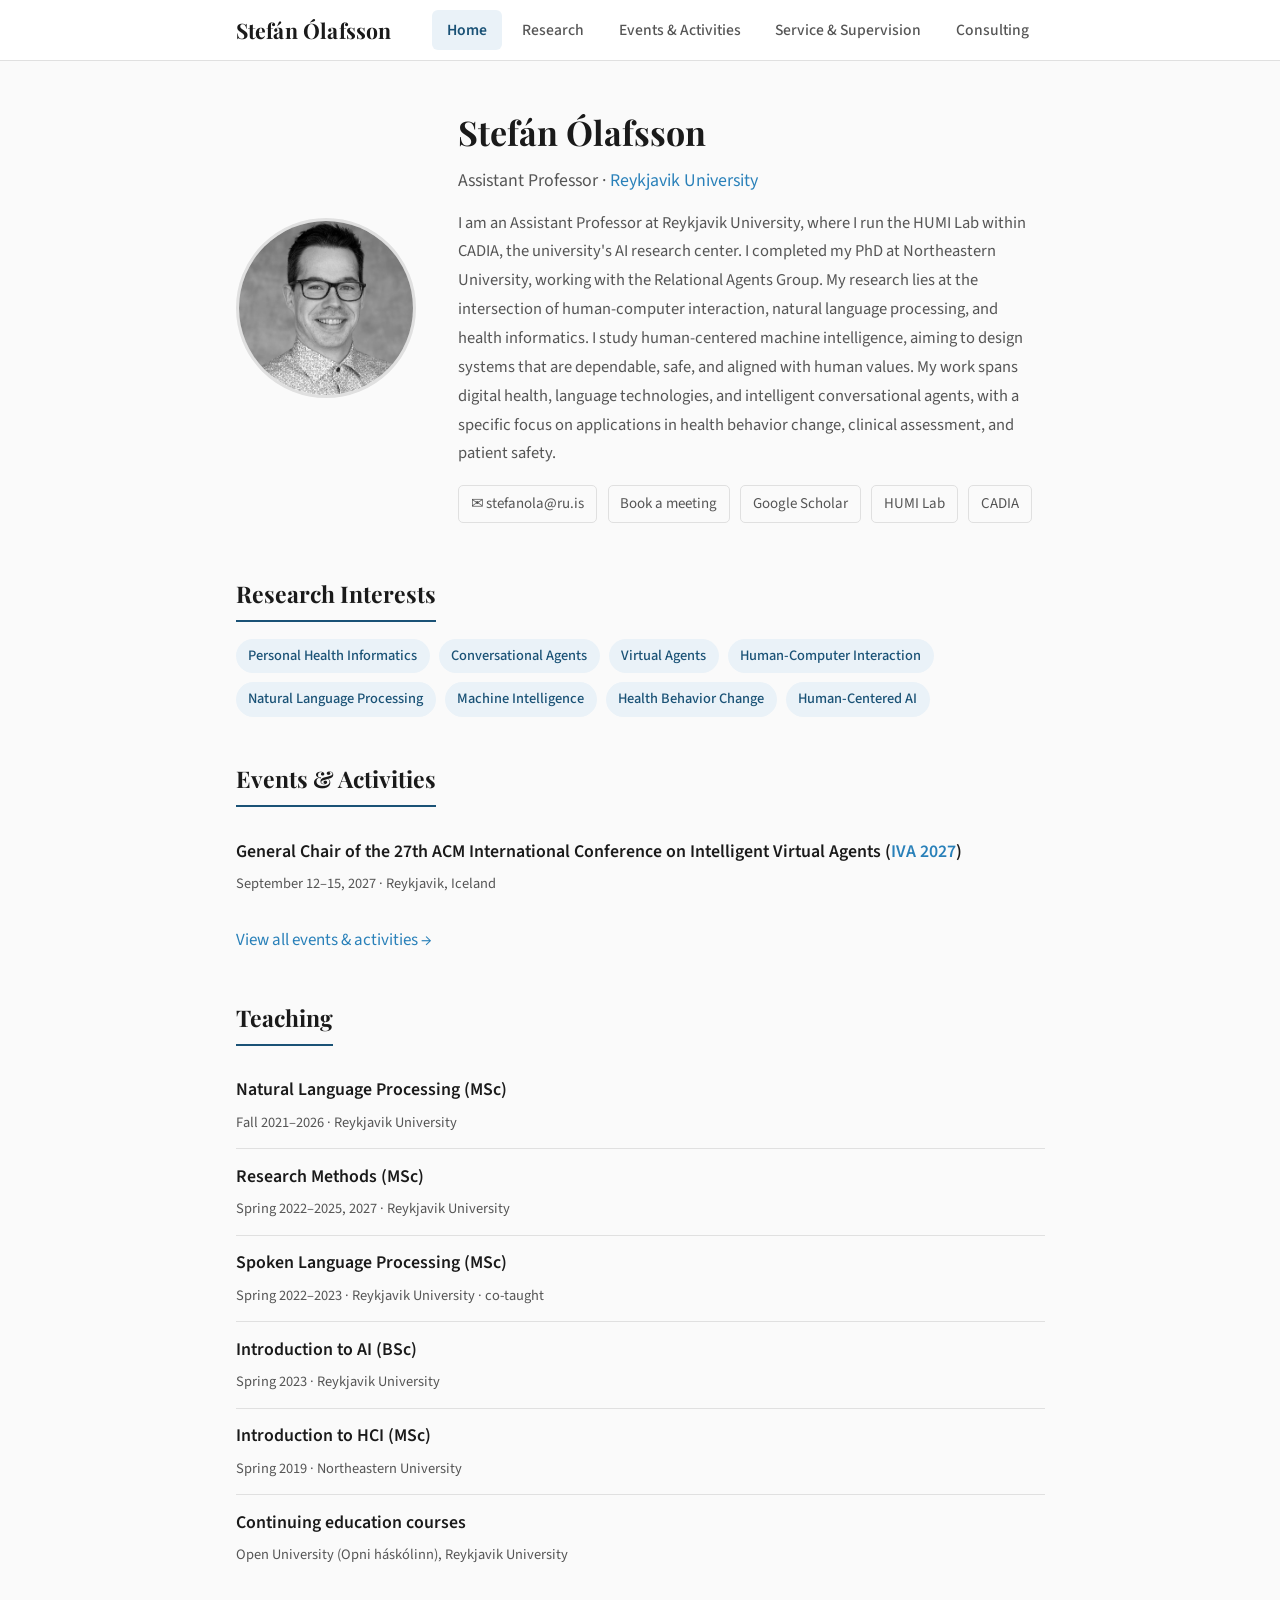
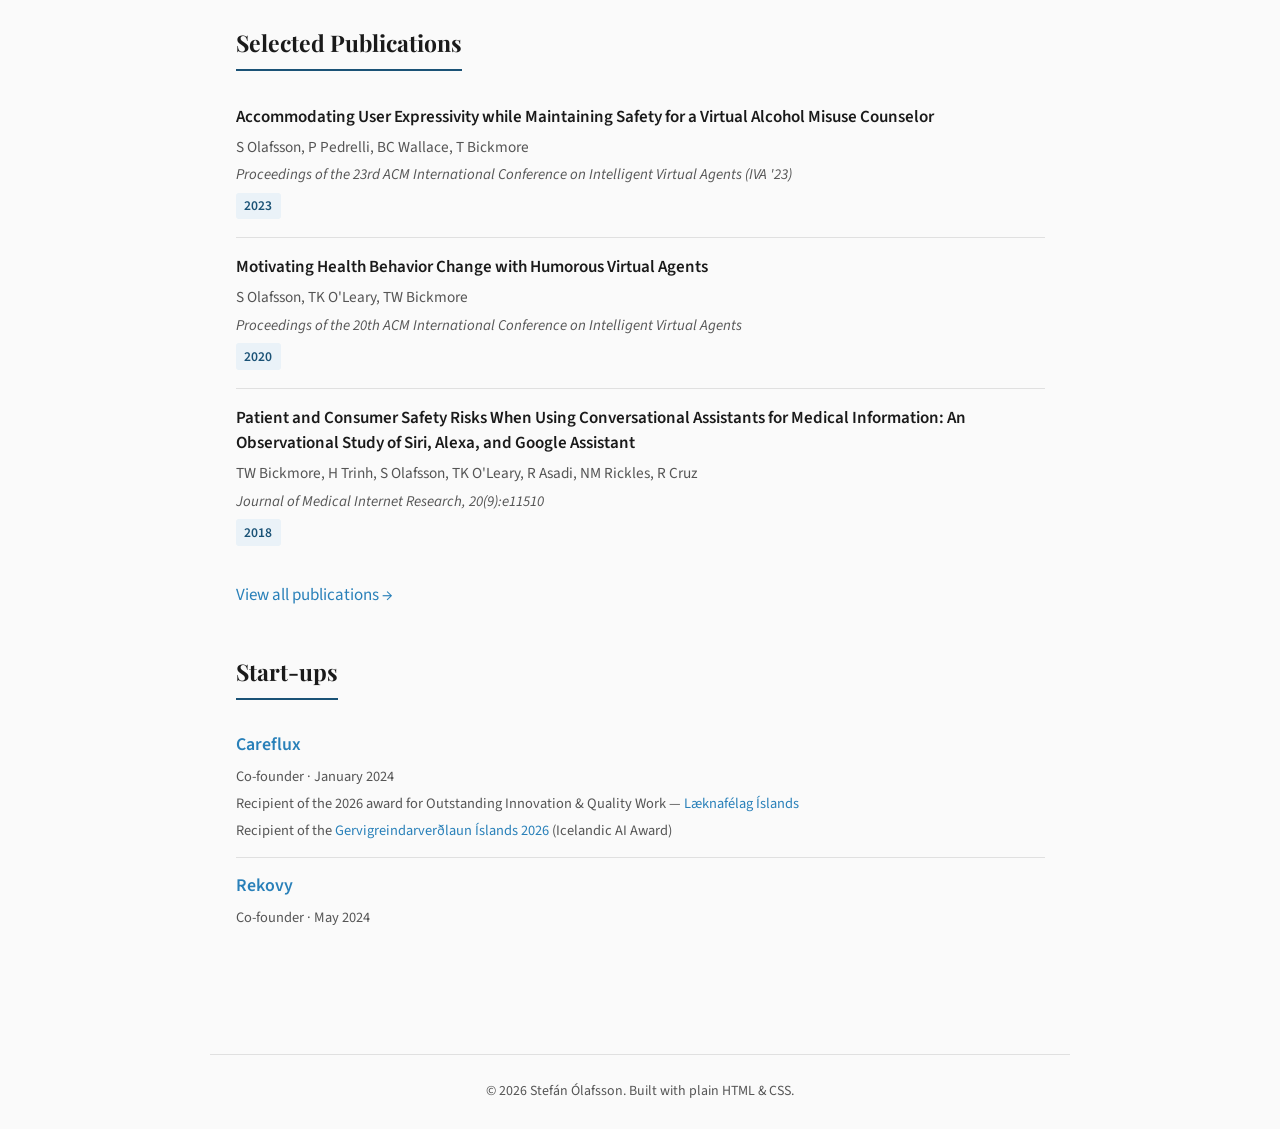
==== commit 12c18f51: "Normalize numeric ranges to en-dashes Teaching years, the UTmessan term and the IVA25 date range use" ====
--- a/index.html
+++ b/index.html
@@ -35,7 +35,7 @@
         </p>
         <div class="contact-links">
           <a href="mailto:stefanola@ru.is">&#9993; stefanola@ru.is</a>
-          <a href="https://outlook.office.com/bookwithme/user/b8b3a23de33a4589b7bd442da97a6b60@ru.is?anonymous&amp;ismsaljsauthenabled&amp;ep=plink" target="_blank" rel="noopener">Book a meeting</a>
+          <a href="https://calendly.com/stefanola-ru/general-meeting" target="_blank" rel="noopener">Book a meeting</a>
           <a href="https://scholar.google.is/citations?user=F0xHwH8AAAAJ" target="_blank" rel="noopener">Google Scholar</a>
           <a href="https://www.humi-lab.is" target="_blank" rel="noopener">HUMI Lab</a>
           <a href="https://www.cadia.is" target="_blank" rel="noopener">CADIA</a>
@@ -76,15 +76,15 @@
       <ul class="item-list">
         <li>
           <h3>Natural Language Processing (MSc)</h3>
-          <p class="item-meta">Fall 2021-2026 &middot; Reykjavik University</p>
+          <p class="item-meta">Fall 2021&ndash;2026 &middot; Reykjavik University</p>
         </li>
         <li>
           <h3>Research Methods (MSc)</h3>
-          <p class="item-meta">Spring 2022-2025, 2027 &middot; Reykjavik University</p>
+          <p class="item-meta">Spring 2022&ndash;2025, 2027 &middot; Reykjavik University</p>
         </li>
         <li>
           <h3>Spoken Language Processing (MSc)</h3>
-          <p class="item-meta">Spring 2022-2023 &middot; Reykjavik University &middot; co-taught</p>
+          <p class="item-meta">Spring 2022&ndash;2023 &middot; Reykjavik University &middot; co-taught</p>
         </li>
         <li>
           <h3>Introduction to AI (BSc)</h3>
--- a/style.css
+++ b/style.css
@@ -404,6 +404,25 @@
   text-decoration: none;
 }
 
+/* Outlined variant, for pairing next to a primary .btn.
+   Uses an inset shadow rather than a border so both buttons stay the same height. */
+.btn-secondary {
+  background: transparent;
+  color: var(--color-accent);
+  box-shadow: inset 0 0 0 1px var(--color-accent);
+}
+
+.btn-secondary:hover {
+  background: var(--color-accent);
+  color: #fff;
+}
+
+.btn-group {
+  display: flex;
+  flex-wrap: wrap;
+  gap: 0.75rem;
+}
+
 
 /* ── Footer ── */
 
